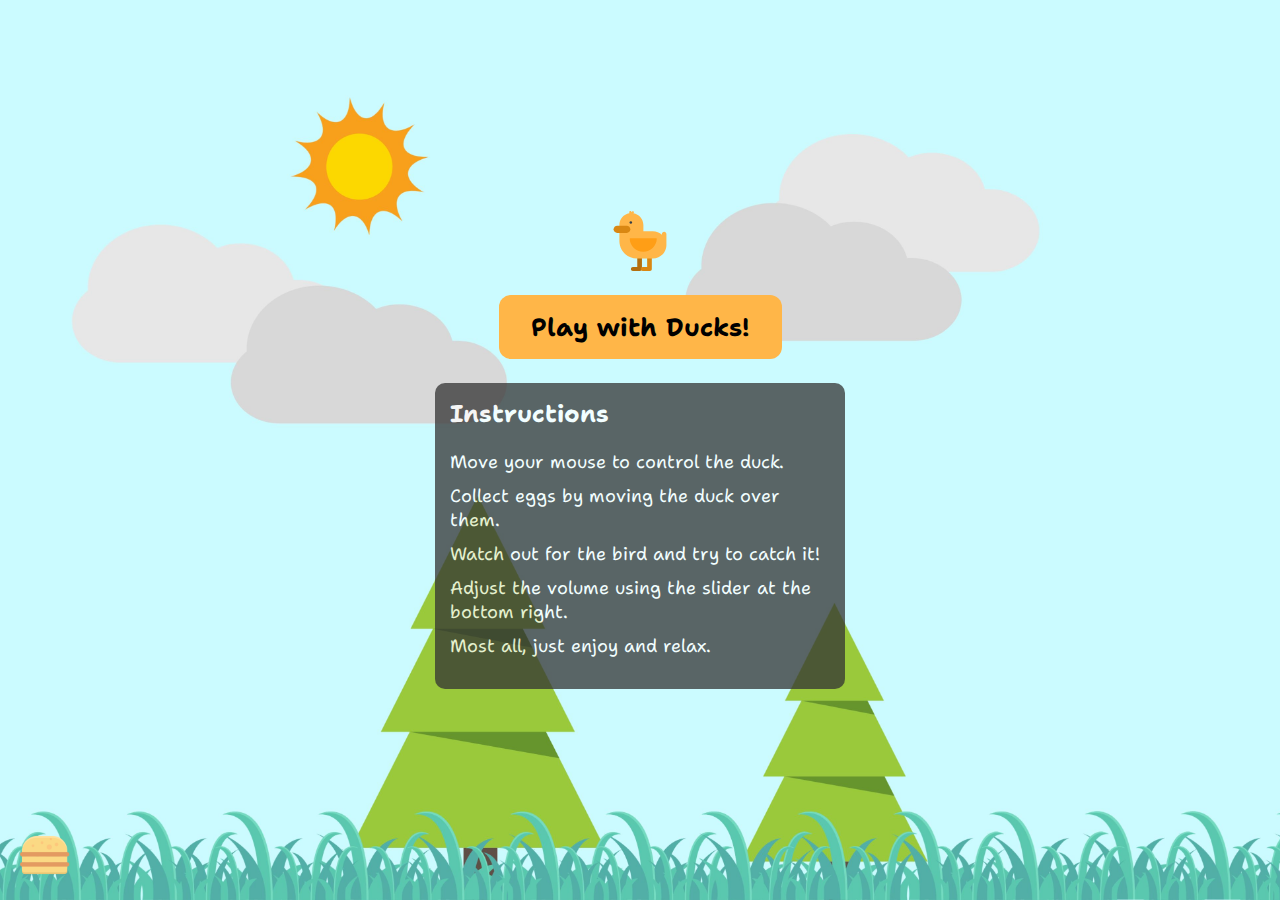
==== index.html @ e3b2b392 "new robots and fixed view on gh link" ====
<!--

If you're reading this, I'm glad you are here.
Don't let anyone ever make you feel unworthy.
We all deserve to be here. You are loved.

-->

<!DOCTYPE html>
<html lang="en">
<head>
    <meta charset="UTF-8">
    <meta name="viewport" content="width=device-width, initial-scale=1.0">
    <title>Duck Game</title>
    <link rel="stylesheet" href="styles.css">
    <link href="https://fonts.googleapis.com/css2?family=Shantell+Sans:wght@400;700&display=swap" rel="stylesheet">
    <link rel="stylesheet" href="https://cdnjs.cloudflare.com/ajax/libs/font-awesome/6.0.0-beta3/css/all.min.css" integrity="sha512-Fo3rlrZj/k7ujTnHg4CGR2D7kSs0v4LLanw2qksYuRlEzO+tcaEPQogQ0KaoGN26/zrn20ImR1DfuLWnOo7aBA==" crossorigin="anonymous" referrerpolicy="no-referrer" />

    <!-- SEO Meta Tags -->
    <meta name="description" content="A little ducky that follows you.">
    <meta name="author" content="Travis Wade">
    <link rel="canonical" href="https://duck.twade.io/">

    <!-- Open Graph Meta Tags for Social Sharing -->
    <meta property="og:title" content="Duck Game">
    <meta property="og:description" content="A little ducky that follows you.">
    <meta property="og:image" content="https://duck.twade.io/assets/duck-og-bg.jpg">
    <meta property="og:url" content="https://duck.twade.io/">
    <meta property="og:type" content="website">
    
    <!-- Twitter Card Meta Tags -->
    <meta name="twitter:card" content="summary_large_image">
    <meta name="twitter:title" content="Duck Game">
    <meta name="twitter:description" content="A little ducky that follows you.">
    <meta name="twitter:image" content="https://duck.twade.io/assets/duck-og-bg.jpg">
    
    <!-- Favicon -->
    <link rel="apple-touch-icon" sizes="180x180" href="assets/icons/apple-touch-icon.png">
    <link rel="icon" type="image/png" sizes="32x32" href="assets/icons/favicon-32x32.png">
    <link rel="icon" type="image/png" sizes="16x16" href="assets/icons/favicon-16x16.png">
    <link rel="manifest" href="assets/icons/site.webmanifest">
    <link rel="mask-icon" href="assets/icons/safari-pinned-tab.svg" color="#000000">
    <link rel="shortcut icon" href="assets/icons/favicon.ico">
    <meta name="msapplication-TileColor" content="#000000">
    <meta name="msapplication-config" content="assets/icons/browserconfig.xml">
    <meta name="theme-color" content="#000000">

</head>
<body>
    <div class="container">
        <div class="duck-container">
            <img src="assets/duck.svg" alt="Duck Icon" class="duck-icon">
        </div>
        <button class="button" onclick="window.location.href='https://duck.twade.io/game'">Play with Ducks!</button>
        <div class="instructions">
            <h2>Instructions</h2>
            <ul>
                <li>Move your mouse to control the duck.</li>
                <li>Collect eggs by moving the duck over them.</li>
                <li>Watch out for the bird and try to catch it!</li>
                <li>Adjust the volume using the slider at the bottom right.</li>
                <li>Most all, just enjoy and relax.</li>
            </ul>
        </div>
    </div>

    <!-- Menu Icon -->
    <img src="assets/menu-open.png" alt="Menu" class="menu-icon" id="menuIcon">

    <!-- Menu -->
    <div class="menu" id="menu">
        <div class="menu-content">
            <ul>
                <li><a href="https://github.com/travisnwade/duck-game/issues" title="Report an issue" target="_blank">Report an Issue</a></li>
                <li><a href="https://github.com/travisnwade/duck-game/" title="Duck Game on Github" target="_blank">View Code on Github</a></li>
                <li class="share-duck">Share:
                    <a href="https://www.facebook.com/sharer/sharer.php?u=https://duck.twade.io/"  title="Share to Facebook" target="_blank" class="share-icon"><i class="fab fa-facebook"></i></a>
                    <a href="https://pinterest.com/pin/create/button/?url=https://duck.twade.io/&media=&description=" title="Share to Pinterest" target="_blank" class="share-icon"><i class="fab fa-pinterest"></i></a>
                    <a href="http://twitter.com/share?text=&url=https://duck.twade.io/" title="Share to Twitter" target="_blank" class="share-icon"><i class="fab fa-twitter"></i></a>
                    <a href="http://www.reddit.com/submit?url=https://duck.twade.io/&title=Cute%20duck%20game" title="Share to Reddit" target="_blank" class="share-icon"><i class="fab fa-reddit"></i></a>
                </li>
            </ul>           
        </div>
    </div>

    <script src="assets/menu.js"></script>

</body>
</html>
---- styles.css ----
body {
    background: url('assets/duck-bg.jpg') no-repeat center center fixed;
    background-size: cover;
    display: flex;
    flex-direction: column;
    justify-content: center;
    align-items: center;
    height: 100vh;
    margin: 0;
    font-family: 'Shantell Sans', sans-serif;
    overflow: hidden; /* Prevent scrolling when modal is open */
}
.container {
    display: flex;
    flex-direction: column;
    align-items: center;
}

.duck-container {
    display: flex;
    justify-content: center;
    align-items: center;
    margin-bottom: 20px; /* Adjust this value to position the duck above the button */
}

.duck-icon {
    width: 60px;
    height: 60px;
    animation: float 2s ease-in-out infinite;
}

@keyframes float {
    0%, 100% {
        transform: translateY(0);
    }
    50% {
        transform: translateY(-10px);
    }
}

.button {
    background-color: #FFB648;; /* Yellow */
    border: none;
    color: black;
    padding: 15px 32px;
    text-align: center;
    text-decoration: none;
    display: inline-block;
    font-size: 25px;
    margin: 4px 2px;
    cursor: pointer;
    border-radius: 12px;
    transition: background-color 0.3s ease;
    font-family: 'Shantell Sans', sans-serif;
    font-weight: bold;
}

.button:hover {
    background-color: #c27c13;
}

.instructions {
    font-family: 'Shantell Sans', sans-serif;
    color: #fff;
    max-width: 380px;
    margin-top: 20px;
    padding: 15px;
    background-color: #333;
    opacity: 75%;
    border-radius: 10px;
    text-align: left;
}

.instructions h2 {
    margin-top: 0;
    font-size: 24px;
}

.instructions ul {
    list-style-type: none;
    padding: 0;
}

.instructions li {
    margin-bottom: 10px;
    font-size: 18px;
}

@media (max-width: 768px) {
    .instructions {
        max-width: 90%;
    }
}

/********* MENU *********/

.menu-icon {
    position: fixed;
    bottom: 20px;
    left: 20px;
    width: 50px;
    height: 50px;
    cursor: pointer;
    z-index: 1000;
}

.menu {
    position: fixed;
    top: 0;
    left: 0;
    width: 100%;
    height: 100%;
    background-color: rgba(0, 0, 0, .97);
    display: flex;
    justify-content: center;
    align-items: center;
    z-index: 999;
    visibility: hidden;
    opacity: 0;
    transition: visibility 0s, opacity 0.5s ease;
    cursor: auto; /* Ensure the cursor is normal when menu is open */
}

.menu-content {
    max-width: 500px;
    width: 90%;
    /* background-color: rgba(0, 0, 0, 0.8); */
    padding: 20px;
    border-radius: 10px;
    text-align: center;
    color: #fff; /* White font color */
    font-family: 'Shantell Sans', sans-serif; /* Apply Shantell Sans to menu items */
}

.menu-content ul {
    list-style: none;
    padding: 0;
    margin: 0;
}

.menu-content li {
    margin: 15px 0;
    font-size: 2.7em;
}

li.share-duck {
    margin-top: 40px;
}

/* Responsive adjustments */
@media (max-width: 768px) {
    .menu-content li {
        font-size: 1.9em;
    }
}

/* Open menu state */
.menu.open {
    visibility: visible;
    opacity: 1;
}

/* Share Ducks Section */
.share-icon {
    margin: 5px 10px;
    color: #FFB648;
    text-decoration: none;
}

.share-icon i {
    font-size: 40px
}

.menu-content li {
    text-decoration: none;
    color: #FFB648;
}

/********* END MENU *********/

a {
    text-decoration: none;
    color: #FFB648;
}

a:visited {
    text-decoration: none;
    color: #FFB648;
}
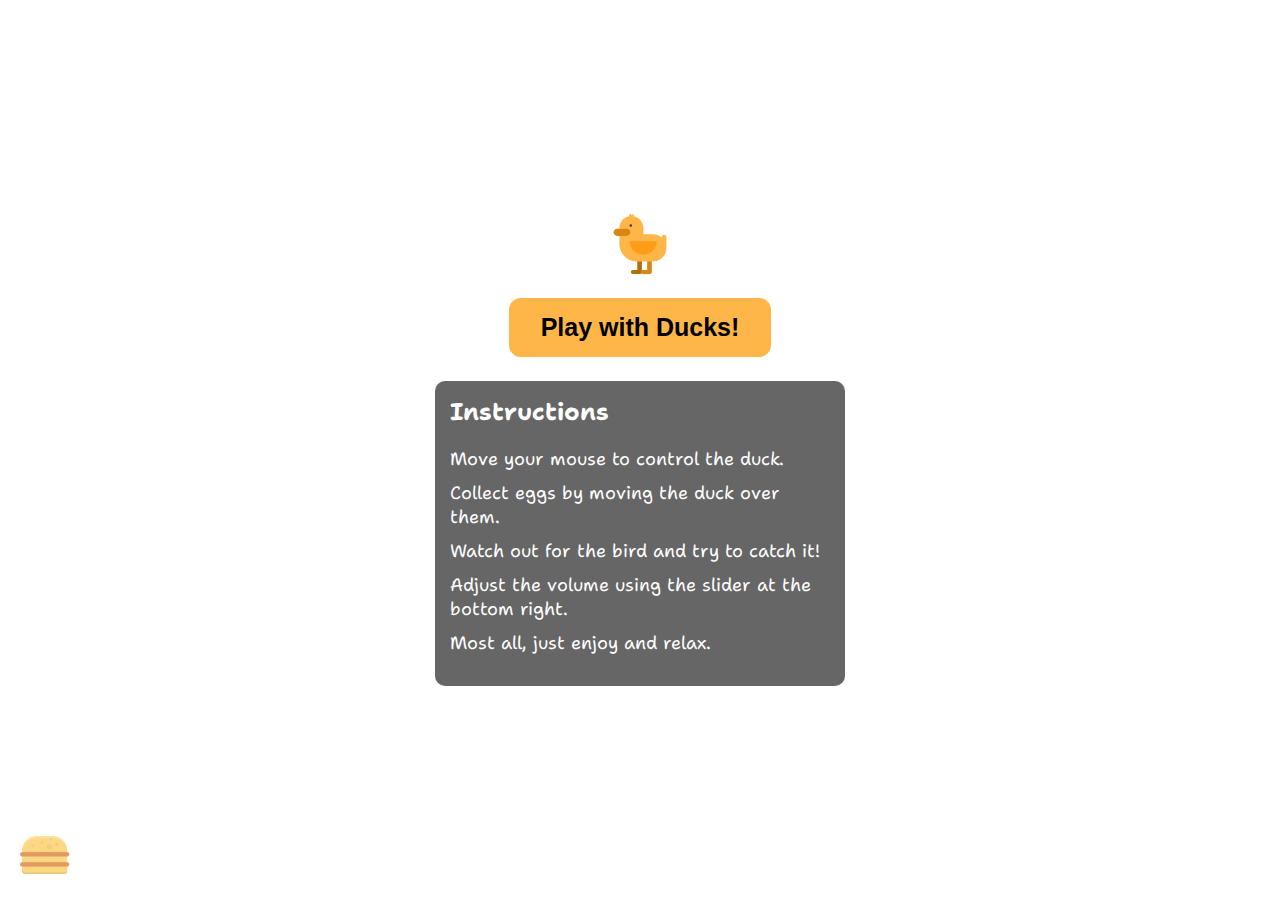
==== commit 76028a89: "cleaning up and organizing website files. probably broke something" ====
--- a/index.html
+++ b/index.html
@@ -1,3 +1,6 @@
+<!DOCTYPE html>
+<html lang="en">
+
 <!--
 
 If you're reading this, I'm glad you are here.
@@ -6,13 +9,13 @@
 
 -->
 
-<!DOCTYPE html>
-<html lang="en">
 <head>
     <meta charset="UTF-8">
     <meta name="viewport" content="width=device-width, initial-scale=1.0">
     <title>Duck Game</title>
-    <link rel="stylesheet" href="styles.css">
+
+    <!-- Assets and Styles -->
+    <link rel="stylesheet" href="assets/css/styles.css">
     <link href="https://fonts.googleapis.com/css2?family=Shantell+Sans:wght@400;700&display=swap" rel="stylesheet">
     <link rel="stylesheet" href="https://cdnjs.cloudflare.com/ajax/libs/font-awesome/6.0.0-beta3/css/all.min.css" integrity="sha512-Fo3rlrZj/k7ujTnHg4CGR2D7kSs0v4LLanw2qksYuRlEzO+tcaEPQogQ0KaoGN26/zrn20ImR1DfuLWnOo7aBA==" crossorigin="anonymous" referrerpolicy="no-referrer" />
 
@@ -24,7 +27,7 @@
     <!-- Open Graph Meta Tags for Social Sharing -->
     <meta property="og:title" content="Duck Game">
     <meta property="og:description" content="A little ducky that follows you.">
-    <meta property="og:image" content="https://duck.twade.io/assets/duck-og-bg.jpg">
+    <meta property="og:image" content="https://duck.twade.io/assets/images/duck-og-bg.jpg">
     <meta property="og:url" content="https://duck.twade.io/">
     <meta property="og:type" content="website">
     
@@ -32,7 +35,7 @@
     <meta name="twitter:card" content="summary_large_image">
     <meta name="twitter:title" content="Duck Game">
     <meta name="twitter:description" content="A little ducky that follows you.">
-    <meta name="twitter:image" content="https://duck.twade.io/assets/duck-og-bg.jpg">
+    <meta name="twitter:image" content="https://duck.twade.io/assets/images/duck-og-bg.jpg">
     
     <!-- Favicon -->
     <link rel="apple-touch-icon" sizes="180x180" href="assets/icons/apple-touch-icon.png">
@@ -49,7 +52,7 @@
 <body>
     <div class="container">
         <div class="duck-container">
-            <img src="assets/duck.svg" alt="Duck Icon" class="duck-icon">
+            <img src="assets/images/duck.svg" alt="Duck Icon" class="duck-icon">
         </div>
         <button class="button" onclick="window.location.href='https://duck.twade.io/game'">Play with Ducks!</button>
         <div class="instructions">
@@ -65,25 +68,26 @@
     </div>
 
     <!-- Menu Icon -->
-    <img src="assets/menu-open.png" alt="Menu" class="menu-icon" id="menuIcon">
+    <img src="assets/images/menu-open.png" alt="Menu" class="menu-icon" id="menuIcon">
 
     <!-- Menu -->
     <div class="menu" id="menu">
         <div class="menu-content">
             <ul>
+                <li><a href="https://github.com/travisnwade/duck-game/" title="Duck Game on Github" target="_blank">View Code on Github</a></li>
                 <li><a href="https://github.com/travisnwade/duck-game/issues" title="Report an issue" target="_blank">Report an Issue</a></li>
-                <li><a href="https://github.com/travisnwade/duck-game/" title="Duck Game on Github" target="_blank">View Code on Github</a></li>
-                <li class="share-duck">Share:
+                <li class="share-duck">Share:</li>
+                <li>
                     <a href="https://www.facebook.com/sharer/sharer.php?u=https://duck.twade.io/"  title="Share to Facebook" target="_blank" class="share-icon"><i class="fab fa-facebook"></i></a>
                     <a href="https://pinterest.com/pin/create/button/?url=https://duck.twade.io/&media=&description=" title="Share to Pinterest" target="_blank" class="share-icon"><i class="fab fa-pinterest"></i></a>
-                    <a href="http://twitter.com/share?text=&url=https://duck.twade.io/" title="Share to Twitter" target="_blank" class="share-icon"><i class="fab fa-twitter"></i></a>
+                    <a href="https://twitter.com/intent/tweet?text=&url=https://duck.twade.io/" title="Share to Twitter" target="_blank" class="share-icon"><i class="fab fa-twitter"></i></a>
                     <a href="http://www.reddit.com/submit?url=https://duck.twade.io/&title=Cute%20duck%20game" title="Share to Reddit" target="_blank" class="share-icon"><i class="fab fa-reddit"></i></a>
                 </li>
             </ul>           
         </div>
     </div>
 
-    <script src="assets/menu.js"></script>
+    <script src="assets/js/menu.js"></script>
 
 </body>
 </html>
--- a/assets/css/styles.css
+++ b/assets/css/styles.css
@@ -0,0 +1,359 @@
+body, html {
+    background: url('../assets/duck-bg.jpg') no-repeat center center fixed;
+    background-size: cover;    
+    margin: 0;
+    padding: 0;
+    width: 100%;
+    height: 100%;
+    overflow: hidden;
+    cursor: none; /* Hide the default cursor */
+    display: flex;
+    flex-direction: column;
+    justify-content: center;
+    align-items: center;
+    font-family: 'Shantell Sans', sans-serif;
+}
+
+.container {
+    display: flex;
+    flex-direction: column;
+    align-items: center;
+}
+
+.duck-container {
+    display: flex;
+    justify-content: center;
+    align-items: center;
+    margin-bottom: 20px; /* Adjust this value to position the duck above the button */
+}
+
+.duck-icon {
+    width: 60px;
+    height: 60px;
+    animation: float 2s ease-in-out infinite;
+}
+
+@keyframes float {
+    0%, 100% {
+        transform: translateY(0);
+    }
+    50% {
+        transform: translateY(-10px);
+    }
+}
+
+.button {
+    background-color: #FFB648; /* Yellow */
+    border: none;
+    color: black;
+    padding: 15px 32px;
+    text-align: center;
+    text-decoration: none;
+    display: inline-block;
+    font-size: 25px;
+    margin: 4px 2px;
+    cursor: pointer;
+    border-radius: 12px;
+    transition: background-color 0.3s ease;
+    font-weight: bold;
+}
+
+.button:hover {
+    background-color: #c27c13;
+}
+
+.instructions {
+    color: #fff;
+    max-width: 380px;
+    margin-top: 20px;
+    padding: 15px;
+    background-color: #333;
+    opacity: 75%;
+    border-radius: 10px;
+    text-align: left;
+}
+
+.instructions h2 {
+    margin-top: 0;
+    font-size: 24px;
+}
+
+.instructions ul {
+    list-style-type: none;
+    padding: 0;
+}
+
+.instructions li {
+    margin-bottom: 10px;
+    font-size: 18px;
+}
+
+@media (max-width: 768px) {
+    .instructions {
+        max-width: 90%;
+    }
+}
+
+/********* MENU *********/
+
+.menu-icon {
+    position: fixed;
+    bottom: 20px;
+    left: 20px;
+    width: 50px;
+    height: 50px;
+    cursor: pointer;
+    z-index: 1000;
+}
+
+.menu {
+    position: fixed;
+    top: 0;
+    left: 0;
+    width: 100%;
+    height: 100%;
+    background-color: rgba(0, 0, 0, .97);
+    display: flex;
+    justify-content: center;
+    align-items: center;
+    z-index: 999;
+    visibility: hidden;
+    opacity: 0;
+    transition: visibility 0s, opacity 0.5s ease;
+    cursor: auto; /* Ensure the cursor is normal when menu is open */
+}
+
+.menu-content {
+    max-width: 500px;
+    width: 90%;
+    padding: 20px;
+    border-radius: 10px;
+    text-align: center;
+    color: #fff; /* White font color */
+}
+
+.menu-content ul {
+    list-style: none;
+    padding: 0;
+    margin: 0;
+}
+
+.menu-content li {
+    margin: 15px 0;
+    font-size: 2.7em;
+}
+
+li.share-duck {
+    margin-top: 40px;
+}
+
+@media (max-width: 768px) {
+    .menu-content li {
+        font-size: 1.9em;
+    }
+}
+
+/* Open menu state */
+.menu.open {
+    visibility: visible;
+    opacity: 1;
+}
+
+/* Share Ducks Section */
+.share-icon {
+    margin: 5px 10px;
+    color: #FFB648;
+    text-decoration: none;
+}
+
+.share-icon i {
+    font-size: 40px;
+}
+
+.menu-content li {
+    text-decoration: none;
+    color: #FFB648;
+}
+
+a {
+    text-decoration: none;
+    color: #FFB648;
+}
+
+a:visited {
+    text-decoration: none;
+    color: #FFB648;
+}
+
+/********* END MENU *********/
+
+/********* RAIN *********/
+
+.rain-container {
+    position: absolute;
+    top: 0;
+    left: 0;
+    width: 100%;
+    height: 100%;
+    overflow: hidden;
+    pointer-events: none; /* Ensure the rain doesn't block interactions */
+}
+
+.rain-drop {
+    position: absolute;
+    top: -10px;
+    width: 2px;
+    height: 20px;
+    background: rgba(29, 167, 231, 0.603); /* Light, gentle rain */
+    opacity: 0;
+    animation: fall 1s linear infinite;
+}
+
+@keyframes fall {
+    0% {
+        transform: translateY(0);
+        opacity: 1;
+    }
+    100% {
+        transform: translateY(100vh);
+        opacity: 0;
+    }
+}
+
+/********* END RAIN *********/
+
+.counters {
+    display: flex;
+    flex-direction: column;
+    margin-bottom: 20px;
+}
+
+.counter {
+    color: #333;
+    font-size: 35px;
+    position: relative;
+    top: 10px;
+    left: 20px;
+}
+
+.cursor-duck, .mini-duck {
+    position: absolute;
+    width: 50px;
+    height: 50px;
+    background-image: url('/assets/duck.svg');
+    background-size: cover;
+    pointer-events: none; /* Make sure the ducks don't capture mouse events */
+    cursor: none;
+}
+
+.mini-duck {
+    width: 25px;
+    height: 25px;
+    opacity: 0.9;
+}
+
+.egg {
+    position: absolute;
+    width: 30px;
+    height: 30px;
+    background-image: url('/assets/egg.svg');
+    background-size: cover;
+}
+
+.volume-control {
+    position: fixed;
+    bottom: 20px;
+    right: 20px;
+    display: flex;
+    align-items: center;
+    cursor: auto;
+}
+
+.volume-icon {
+    width: 30px;
+    height: 30px;
+    margin-right: 10px;
+    filter: brightness(0) saturate(100%) invert(84%) sepia(33%) saturate(1076%) hue-rotate(325deg) brightness(98%) contrast(106%);
+}
+
+#volumeSlider {
+    width: 200px;
+    cursor: pointer;
+    -webkit-appearance: none;
+    appearance: none;
+    background: transparent;
+}
+
+#volumeSlider::-webkit-slider-runnable-track {
+    width: 100%;
+    height: 8px;
+    background: gray;
+    border-radius: 5px; /* Rounded track */
+}
+
+#volumeSlider::-webkit-slider-thumb {
+    -webkit-appearance: none;
+    appearance: none;
+    width: 20px;
+    height: 20px;
+    background: #FFB648;
+    border-radius: 50%; /* Rounded thumb */
+    margin-top: -6px;
+    cursor: pointer;
+}
+
+#volumeSlider::-moz-range-track {
+    width: 100%;
+    height: 8px;
+    background: gray;
+    border-radius: 5px; /* Rounded track */
+}
+
+#volumeSlider::-moz-range-thumb {
+    width: 20px;
+    height: 20px;
+    background: #FFB648;
+    border-radius: 50%; /* Rounded thumb */
+    cursor: pointer;
+}
+
+#volumeSlider::-ms-track {
+    width: 100%;
+    height: 8px;
+    background: transparent;
+    border-color: transparent;
+    color: transparent;
+}
+
+#volumeSlider::-ms-fill-lower {
+    background: gray;
+    border-radius: 5px; /* Rounded track */
+}
+
+#volumeSlider::-ms-fill-upper {
+    background: gray;
+    border-radius: 5px; /* Rounded track */
+}
+
+#volumeSlider::-ms-thumb {
+    width: 20px;
+    height: 20px;
+    background: #FFB648;
+    border-radius: 50%; /* Rounded thumb */
+    cursor: pointer;
+}
+
+.bird {
+    position: absolute;
+    width: 80px;
+    height: 80px;
+    display: none; /* Hidden initially */
+    filter: brightness(0) saturate(100%) invert(73%) sepia(45%) saturate(377%) hue-rotate(153deg) brightness(95%) contrast(88%);
+}
+
+/* Hide things on mobile devices */
+@media (max-width: 768px) {
+    .mini-duck {
+        display: none;
+    }
+}
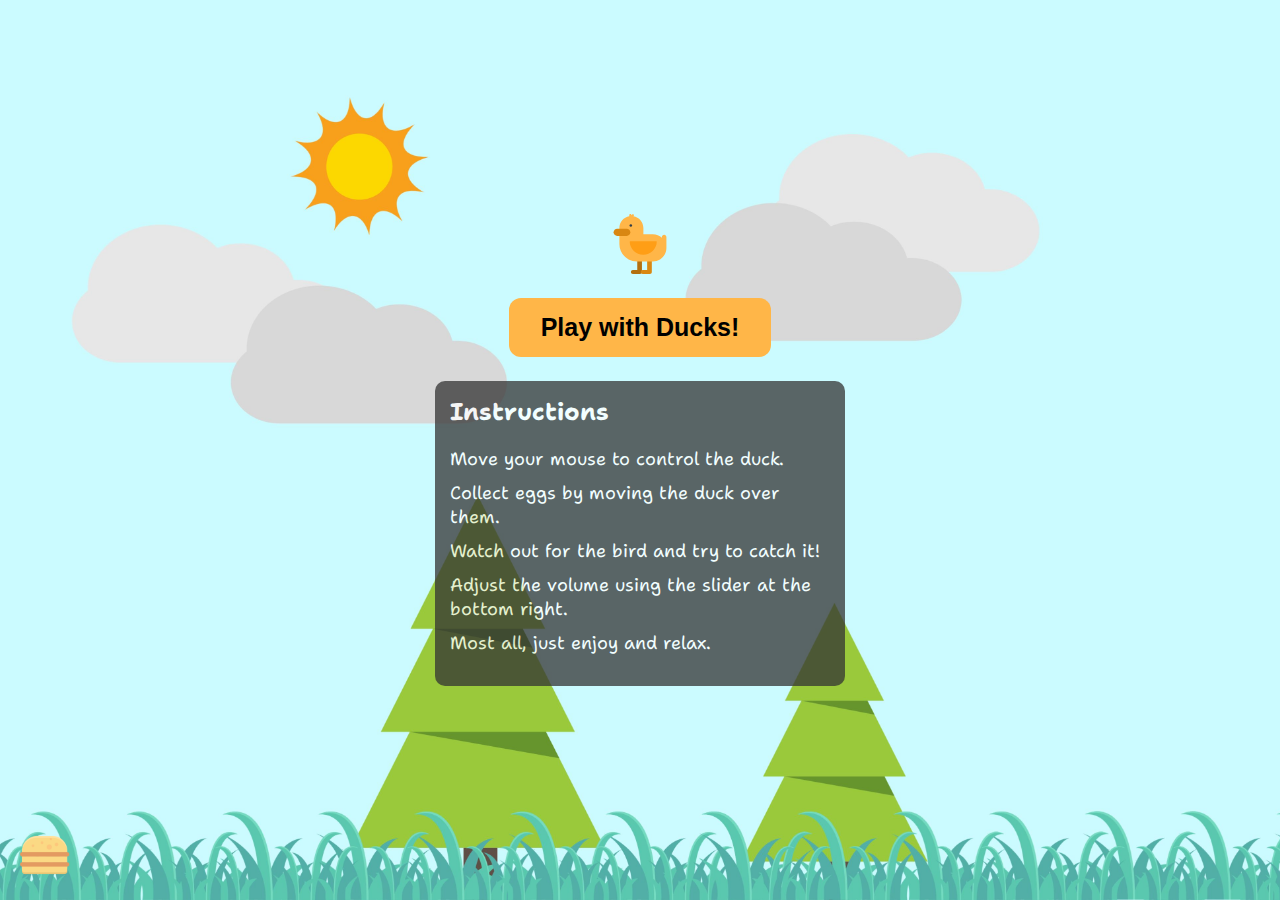
==== commit c225c09b: "minify, cleanup" ====
--- a/index.html
+++ b/index.html
@@ -15,7 +15,7 @@
     <title>Duck Game</title>
 
     <!-- Assets and Styles -->
-    <link rel="stylesheet" href="assets/css/styles.css">
+    <link rel="stylesheet" href="assets/css/styles.min.css">
     <link href="https://fonts.googleapis.com/css2?family=Shantell+Sans:wght@400;700&display=swap" rel="stylesheet">
     <link rel="stylesheet" href="https://cdnjs.cloudflare.com/ajax/libs/font-awesome/6.0.0-beta3/css/all.min.css" integrity="sha512-Fo3rlrZj/k7ujTnHg4CGR2D7kSs0v4LLanw2qksYuRlEzO+tcaEPQogQ0KaoGN26/zrn20ImR1DfuLWnOo7aBA==" crossorigin="anonymous" referrerpolicy="no-referrer" />
 
--- a/assets/css/styles.min.css
+++ b/assets/css/styles.min.css
@@ -0,0 +1 @@
+body,html{background:url(/assets/images/duck-bg.jpg) no-repeat center center fixed;background-size:cover;margin:0;padding:0;width:100%;height:100%;overflow:hidden;display:flex;flex-direction:column;justify-content:center;align-items:center;font-family:'Shantell Sans',sans-serif}.container{display:flex;flex-direction:column;align-items:center}.duck-container{display:flex;justify-content:center;align-items:center;margin-bottom:20px}.duck-icon{width:60px;height:60px;animation:float 2s ease-in-out infinite}@keyframes float{0%,100%{transform:translateY(0)}50%{transform:translateY(-10px)}}.button{background-color:#FFB648;border:none;color:#000;padding:15px 32px;text-align:center;text-decoration:none;display:inline-block;font-size:25px;margin:4px 2px;cursor:pointer;border-radius:12px;transition:background-color 0.3s ease;font-weight:700}.button:hover{background-color:#c27c13}.instructions{color:#fff;max-width:380px;margin-top:20px;padding:15px;background-color:#333;opacity:75%;border-radius:10px;text-align:left}.instructions h2{margin-top:0;font-size:24px}.instructions ul{list-style-type:none;padding:0}.instructions li{margin-bottom:10px;font-size:18px}@media (max-width:768px){.instructions{max-width:90%}}.menu-icon{position:fixed;bottom:20px;left:20px;width:50px;height:50px;cursor:pointer;z-index:1000}.menu{position:fixed;top:0;left:0;width:100%;height:100%;background-color:rgb(0 0 0 / .97);display:flex;justify-content:center;align-items:center;z-index:999;visibility:hidden;opacity:0;transition:visibility 0s,opacity 0.5s ease;cursor:auto}.menu-content{max-width:500px;width:90%;padding:20px;border-radius:10px;text-align:center;color:#fff}.menu-content ul{list-style:none;padding:0;margin:0}.menu-content li{margin:15px 0;font-size:2.7em}li.share-duck{margin-top:40px}@media (max-width:768px){.menu-content li{font-size:1.9em}}.menu.open{visibility:visible;opacity:1}.share-icon{margin:5px 10px;color:#FFB648;text-decoration:none}.share-icon i{font-size:40px}.menu-content li{text-decoration:none;color:#FFB648}a{text-decoration:none;color:#FFB648}a:visited{text-decoration:none;color:#FFB648}.rain-container{position:absolute;top:0;left:0;width:100%;height:100%;overflow:hidden;pointer-events:none}.rain-drop{position:absolute;top:-10px;width:2px;height:20px;background:rgb(29 167 231 / .603);opacity:0;animation:fall 1s linear infinite}@keyframes fall{0%{transform:translateY(0);opacity:1}100%{transform:translateY(100vh);opacity:0}}.counters{display:flex;flex-direction:column;margin-bottom:20px}.counter{color:#333;font-size:35px;position:relative;top:10px;left:20px}.cursor-duck,.mini-duck{position:absolute;width:50px;height:50px;background-image:url(/assets/images/duck.svg);background-size:cover;pointer-events:none;cursor:none}.mini-duck{width:25px;height:25px;opacity:.9}.egg{position:absolute;width:30px;height:30px;background-image:url(/assets/images/egg.svg);background-size:cover}.volume-control{position:fixed;bottom:20px;right:20px;display:flex;align-items:center;cursor:auto}.volume-icon{width:30px;height:30px;margin-right:10px;filter:brightness(0) saturate(100%) invert(84%) sepia(33%) saturate(1076%) hue-rotate(325deg) brightness(98%) contrast(106%)}#volumeSlider{width:200px;cursor:pointer;-webkit-appearance:none;appearance:none;background:#fff0}#volumeSlider::-webkit-slider-runnable-track{width:100%;height:8px;background:gray;border-radius:5px}#volumeSlider::-webkit-slider-thumb{-webkit-appearance:none;appearance:none;width:20px;height:20px;background:#FFB648;border-radius:50%;margin-top:-6px;cursor:pointer}#volumeSlider::-moz-range-track{width:100%;height:8px;background:gray;border-radius:5px}#volumeSlider::-moz-range-thumb{width:20px;height:20px;background:#FFB648;border-radius:50%;cursor:pointer}#volumeSlider::-ms-track{width:100%;height:8px;background:#fff0;border-color:#fff0;color:#fff0}#volumeSlider::-ms-fill-lower{background:gray;border-radius:5px}#volumeSlider::-ms-fill-upper{background:gray;border-radius:5px}#volumeSlider::-ms-thumb{width:20px;height:20px;background:#FFB648;border-radius:50%;cursor:pointer}.bird{position:absolute;width:80px;height:80px;display:none;filter:brightness(0) saturate(100%) invert(73%) sepia(45%) saturate(377%) hue-rotate(153deg) brightness(95%) contrast(88%)}@media (max-width:768px){.mini-duck{display:none}}